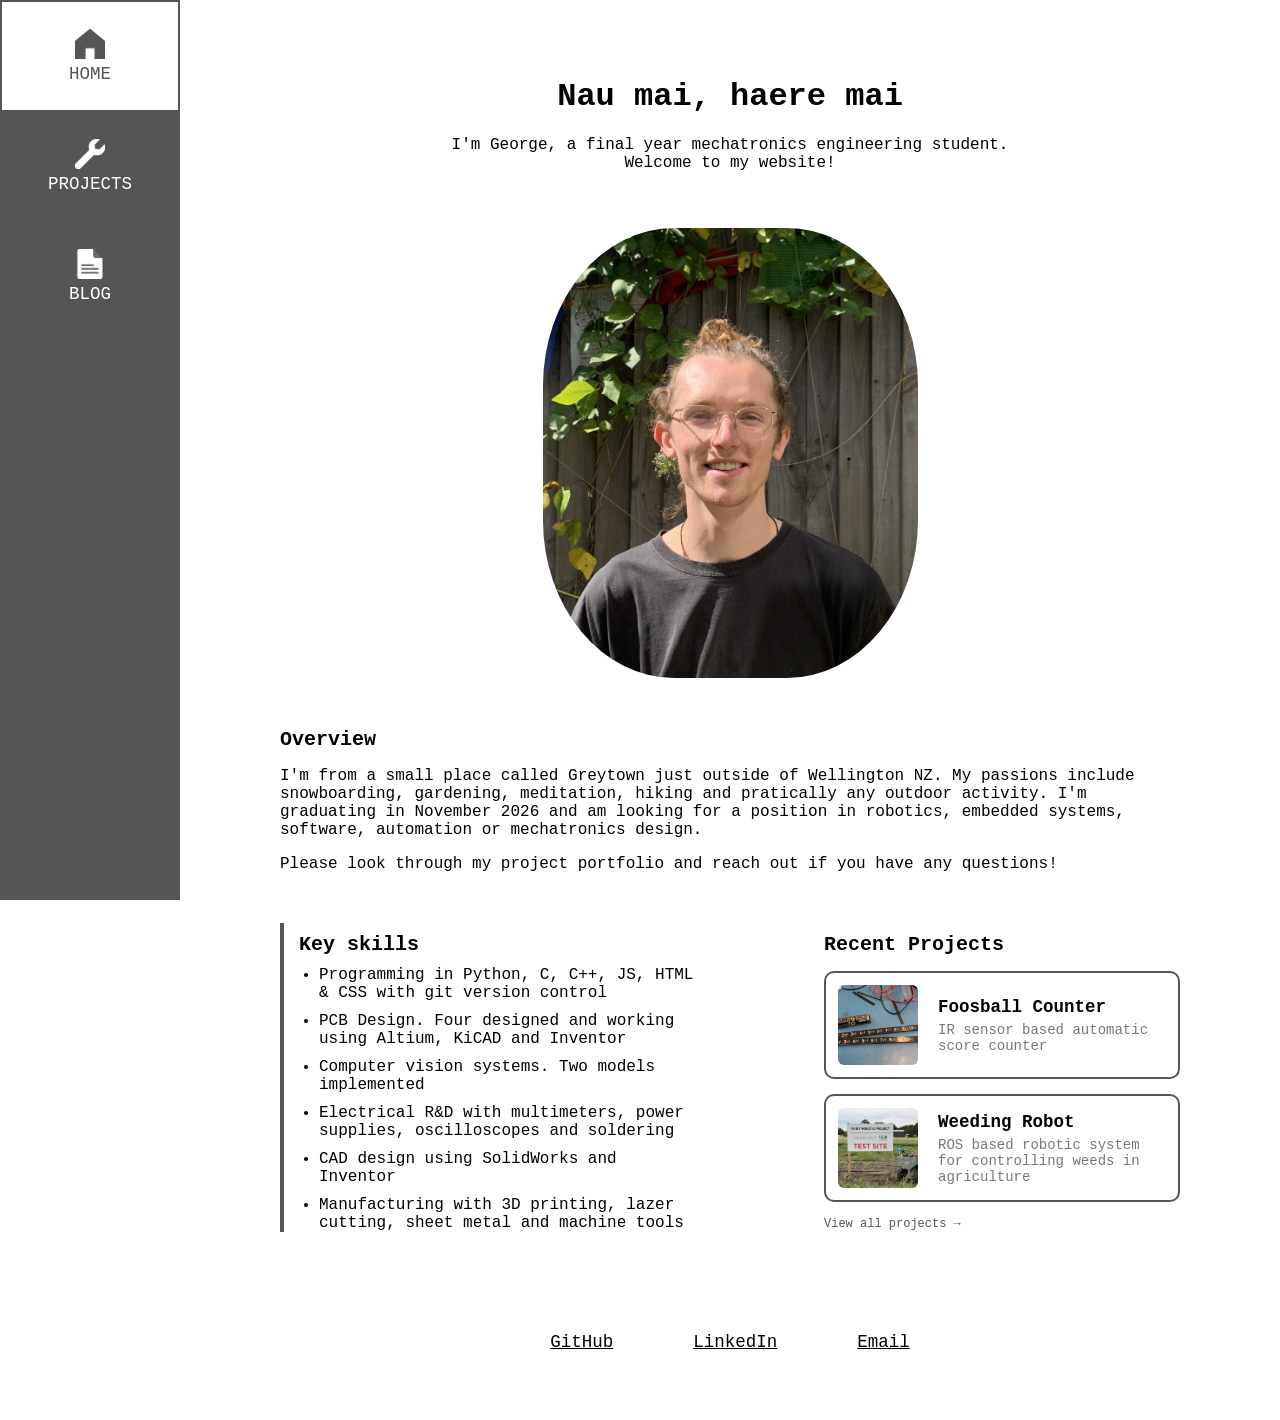
==== index.html @ dd925900 "changed home.html to index" ====
<!--
Author:     George Adams
Date:       27.02.2026
Message:    Why hello there! 
-->

<html>

<head>
    <title>George Adams</title>
    <link rel="stylesheet" href="styles.css">
    
</head>

<body>
    <nav class="sidebar">
        <a id="home_button" class="sidebar_button light">
            <img id="home_img" class="icons" src="Photos/Home dark.png" alt="Home icon">
            HOME</a>
        <a href="projects.html" id="projects_button" class="sidebar_button dark">
            <img id="projects_img" class="icons" src="Photos/Spanner white.png" alt="Spanner icon">
            PROJECTS</a>
        <a href="blog.html" id="blog_button" class="sidebar_button dark">
            <img id="blog_img" class="icons" src="Photos/Blog white.png" alt="Blog icon">
            BLOG</a>
    </nav>

    <main>
        
        <h1>Nau mai, haere mai</h1>
        <p>I'm George, a final year mechatronics engineering student. <br>Welcome to my website!</p>
        
        <img src="Photos/profile.jpg" alt="profile" class="profile_img"></div>
        
        
        <div class="home-section">
            <h2>Overview</h2>
            <p>I'm from a small place called Greytown just outside of Wellington NZ. My passions include snowboarding, gardening, meditation, hiking and
                pratically any outdoor activity. 
                I'm graduating in November 2026 and am looking for a position in robotics,
                embedded systems, software, automation or mechatronics design.
            </p>
            <p>Please look through my project portfolio and reach out if you have any questions!</p>

        </div>


        <div class="home-bottom">
            
            <div class="home_list">
                <h2>Key skills</h2>
                <ul>
                    <li>Programming in Python, C, C++, JS, HTML & CSS with git version control</li>
                    <li>PCB Design. Four designed and working using Altium, KiCAD and Inventor</li>
                    <li>Computer vision systems. Two models implemented</li>
                    <li>Electrical R&D with multimeters, power supplies, oscilloscopes and soldering</li>
                    <li>CAD design using SolidWorks and Inventor</li>
                    <li>Manufacturing with 3D printing, lazer cutting, sheet metal and machine tools</li>
                </ul>
            </div>
            
            <div class="home-projects">
                <h2 class="noBottomMargin">Recent Projects</h2>
                <a href="projects/foosball.html" class="home-project-card">
                    <img src="Photos/foosball/cover.JPG" alt="Foosball Counter" class="home-project-img">
                    <div class="home-project-info">
                        <span class="home-project-title">Foosball Counter</span>
                        <span class="home-project-desc">IR sensor based automatic score counter</span>
                    </div>
                </a>
                <a href="projects/wars.html" class="home-project-card">
                    <img src="Photos/wars/cover.jpg" alt="Foosball Counter" class="home-project-img">
                    <div class="home-project-info">
                        <span class="home-project-title">Weeding Robot</span>
                        <span class="home-project-desc">ROS based robotic system for controlling weeds in agriculture
                        </span>
                    </div>
                </a>
                <a href="projects.html" class="home-all-projects">View all projects →</a>
            </div>
            
        </div>
        
        
        <div class="home-links">
            <a href="https://github.com/" class="home-link" target="_blank">GitHub</a>
            <a href="https://linkedin.com/" class="home-link" target="_blank">LinkedIn</a>
            <a href="mailto:george@adams.net.nz" class="home-link">Email</a>

        </div>
        

    </main>

    <script src="script.js"></script>
</body>

</html>
---- styles.css ----
/* 
Author:     George Adams
Date:       27.02.2026
Message:    Why hello there! 
*/

h1 {
    color: #000000;
    margin-top: 60px;
}

h2 {
    font-size: 20px;
    color: #000000;
    margin-top: 10px;
    margin-bottom: 10px;
}

.noBottomMargin {
    margin-bottom: 0px;
}

.bottomMargin {
    margin-bottom: 60px;
}

.smallMargin {
    margin-bottom: 20px;
}

ul {
    margin: 0;
    padding-left: 20px;
}

li + li {
    margin-top: 10px;
}

main {
    margin-left: 180px; /*leave space for sidebar*/
    padding: 10px;
    text-align: center;
    font-family:'Courier New', Courier, monospace;
}

.profile_img {
    margin-top: 40px;
    width: 375px;
    height: 450px; 
    border-radius: 35%;
    margin-bottom: 40px;
}

.home-links {
    font-size: 17.5px;
    display: flex;
    justify-content: center;
    gap: 80px;
}

.home-link {
    color:#000000;
    margin-top: 100px;
    margin-bottom: 50px;
}

.home-bottom {
    max-width: 900px;
    margin: 20px auto 0;
    display: flex;
    justify-content: space-between; /* left item to left edge, right item to right edge */
    align-items: flex-start;
    gap: 125px;
}

.home-section {
    max-width: 900px;
    margin: 0 auto 20px;
    text-align: left;
    margin-bottom: 50px;
}

.home_list {
    max-width: 400px;
    border-left: 4px solid #555555;
    padding-left: 15px;
    text-align: left;
}

.home-projects {
    display: flex;
    flex-direction: column;
    gap: 15px; /* controls spacing between all children */
    text-align: left;
}

.home-project-card {
    display: flex;
    align-items: center;
    gap: 20px;
    text-decoration: none;
    color: inherit;
    border: 2px solid #555555;
    border-radius: 10px;
    padding: 12px;
    transition: background 0.2s;
}

.home-project-card:hover { background: #f5f5f5; }

.home-project-img {
    width: 80px;
    height: 80px;
    object-fit: cover;
    border-radius: 6px;
    flex-shrink: 0;
}

.home-project-info {
    display: flex;
    flex-direction: column;
    gap: 5px;
}

.home-project-title { font-size: 17.5px; font-weight: bold; }

.home-project-desc { font-size: 14px; color: #777; }

.home-all-projects {
    font-size: 12px;
    color: #555555;
    text-decoration: none;
}

.home-all-projects:hover { color: #000; border-color: #000; }

.home-contact p {
    font-size: 15px;
    margin-bottom: 0;
}

/* Navigation bar */
.sidebar {
    display: flex;
    flex-direction: column;
    position: fixed;
    top: 0;
    left: 0;
    height: 100%;
    width: 180px;
    background-color: #555555;
    box-sizing: border-box;
}

.sidebar_button {
    /* color: #fff; */
    text-decoration: none;
    height: 12%;
    width: calc(100% - 4px);
    cursor: pointer;
    display: flex;
    flex-direction: column;
    justify-content: center;
    align-items: center;
    gap: 5px;
    /* background-color: #555555; */
    font-size: 17.5px;
    border: 2px solid #555555;
    font-family:'Courier New', Courier, monospace;
}

.sidebar_button + .sidebar_button {
    border-top: none; /* prevents doubled borders */
}

.light {
    background-color: #ffffff;
    color: #555;
}

.dark {
    background-color: #555555;
    color: #fff;
}

.hidden {
    display: none;
}

.icons {
    height: 30px;
    width: 30px;
}



/* Highlight buttons when hovering */
#page-home     .sidebar_button[href="home.html"],
#page-projects .sidebar_button[href="projects.html"],
#page-blog     .sidebar_button[href="blog.html"] {
    background-color: #ffffff;
    color: #555;
}

.sidebar_button:hover {
    background-color: #ffffff;
    color: #555;
}

#page-home     .sidebar_button[href="home.html"] .icons,
.sidebar_button[href="home.html"]:hover .icons {
    content: url("Photos/Home dark.png");
}

#page-projects .sidebar_button[href="projects.html"] .icons,
.sidebar_button[href="projects.html"]:hover .icons {
    content: url("Photos/Spanner dark.png");
}

/* Duplicate for files in /Projects folder */
#page-blog     .sidebar_button[href="blog.html"] .icons,
.sidebar_button[href="blog.html"]:hover .icons {
    content: url("Photos/Blog dark.png");
}

#page-home     .sidebar_button[href="../home.html"] .icons,
.sidebar_button[href="../home.html"]:hover .icons {
    content: url("../Photos/Home dark.png");
}

#page-projects .sidebar_button[href="../projects.html"] .icons,
.sidebar_button[href="../projects.html"]:hover .icons {
    content: url("../Photos/Spanner dark.png");
}

#page-blog     .sidebar_button[href="../blog.html"] .icons,
.sidebar_button[href="../blog.html"]:hover .icons {
    content: url("../Photos/Blog dark.png");
}



/* Project buttons */

.grid {
    display: grid;
    grid-template-columns: repeat(4, 1fr);
    gap: 50px;
    max-width: 1000px;
    margin: 0 auto;
    justify-items: center;
    /* width: fit-content; */
  }

.project_button {
    width: 200px;
    height: 200px;
    border-radius: 15px;
    border: 5px solid #555555;
    overflow: hidden;
    cursor: pointer;
    position: relative;
    padding: 0;
    background: #555555;
}

.project_button:hover { 
    transform: scale(1.02);
}

.project_button .img {
    width: 100%;
    height:80%;
    object-fit: contain;
    display: block;
    position:absolute;
    top: 0;
    left: 0;
}

.project_button .label {
    position: absolute;
    bottom: 0; left: 0; right: 0;
    background: #555555;
    color: #fff;
    font-size: 17.5px;
    padding: 10px 6px;
    text-align: center;
    font-family:'Courier New', Courier, monospace;
}



/* Project */
/* Project entry page */
.project-entry {
    text-align: left;
    max-width: 900px;
    margin: 30px auto 0;
    padding: 0 20px;
}

.project-dates {
    display: flex;
    gap: 40px;
    border-left: 4px solid #000000;
    padding-left: 15px;
    margin-top: 20px;
    margin-bottom: 20px;
    font-size: 15px;
}

.project-overview {
    display: flex;
    gap: 40px;
    align-items: flex-start;
    margin-bottom: 10px;
}

.project-text {
    flex: 1;
}

.project-img-wrap {
    display: flex;
    flex-direction: column;
    
    align-items: center;
    flex-shrink: 0;
}

.project-img {
    width: 280px;
    height: 200px;
    object-fit: cover;
    border-radius: 10px;
    border: 3px solid #555555;
}

.project-img-caption {
    font-size: 12px;
    color: #888;
    margin-top: 6px;
}


.list {
    max-width: 350px;
    border-left: 4px solid #555555;
    padding-left: 15px;
    text-align: left;
    margin-bottom: 100px;
}



/* Carousel */
.carousel {
    position: relative;
    display: flex;
    flex-direction: column;
    align-items: center;
    margin-bottom: 40px;
}

.carousel-window {
    position: relative;
    width: 70%;
    overflow: hidden;
    border-radius: 10px;
    border: 2px solid #555555;
    background-color: #555555;
    margin-top: 25px;
}

.carousel-track {
    display: flex;
    transition: transform 0.4s ease;
}

.carousel-img {
    min-width: 100%;
    height: 500px;
    object-fit: contain;
    display: block;
}

.carousel-arrow {
    position: absolute;
    top: 37.5%;
    background: none;
    color: #555555;
    border: none;
    font-size: 80px;
    width: 45px;
    height: 45px;
    /* border-radius: 50%; */
    cursor: pointer;
}

.carousel-arrow:hover { color: #999999; }
.carousel-arrow.left  { left: 10px; }
.carousel-arrow.right { right: 10px; }

.carousel-dots {
    display: flex;
    gap: 8px;
    margin-top: 12px;
    margin-bottom: 25px;
}

.dot {
    width: 10px;
    height: 10px;
    border-radius: 50%;
    background: #ccc;
    cursor: pointer;
    /* transition: background 0.2s; */
}

.dot.active { background: #555555; }

.carousel-caption {
    position: absolute;
    bottom: 0; left: 0; right: 0;
    background: rgba(0,0,0,0.5);
    color: #fff;
    font-size: 14px;
    font-family: 'Courier New', Courier, monospace;
    padding: 8px 14px;
    text-align: center;
}
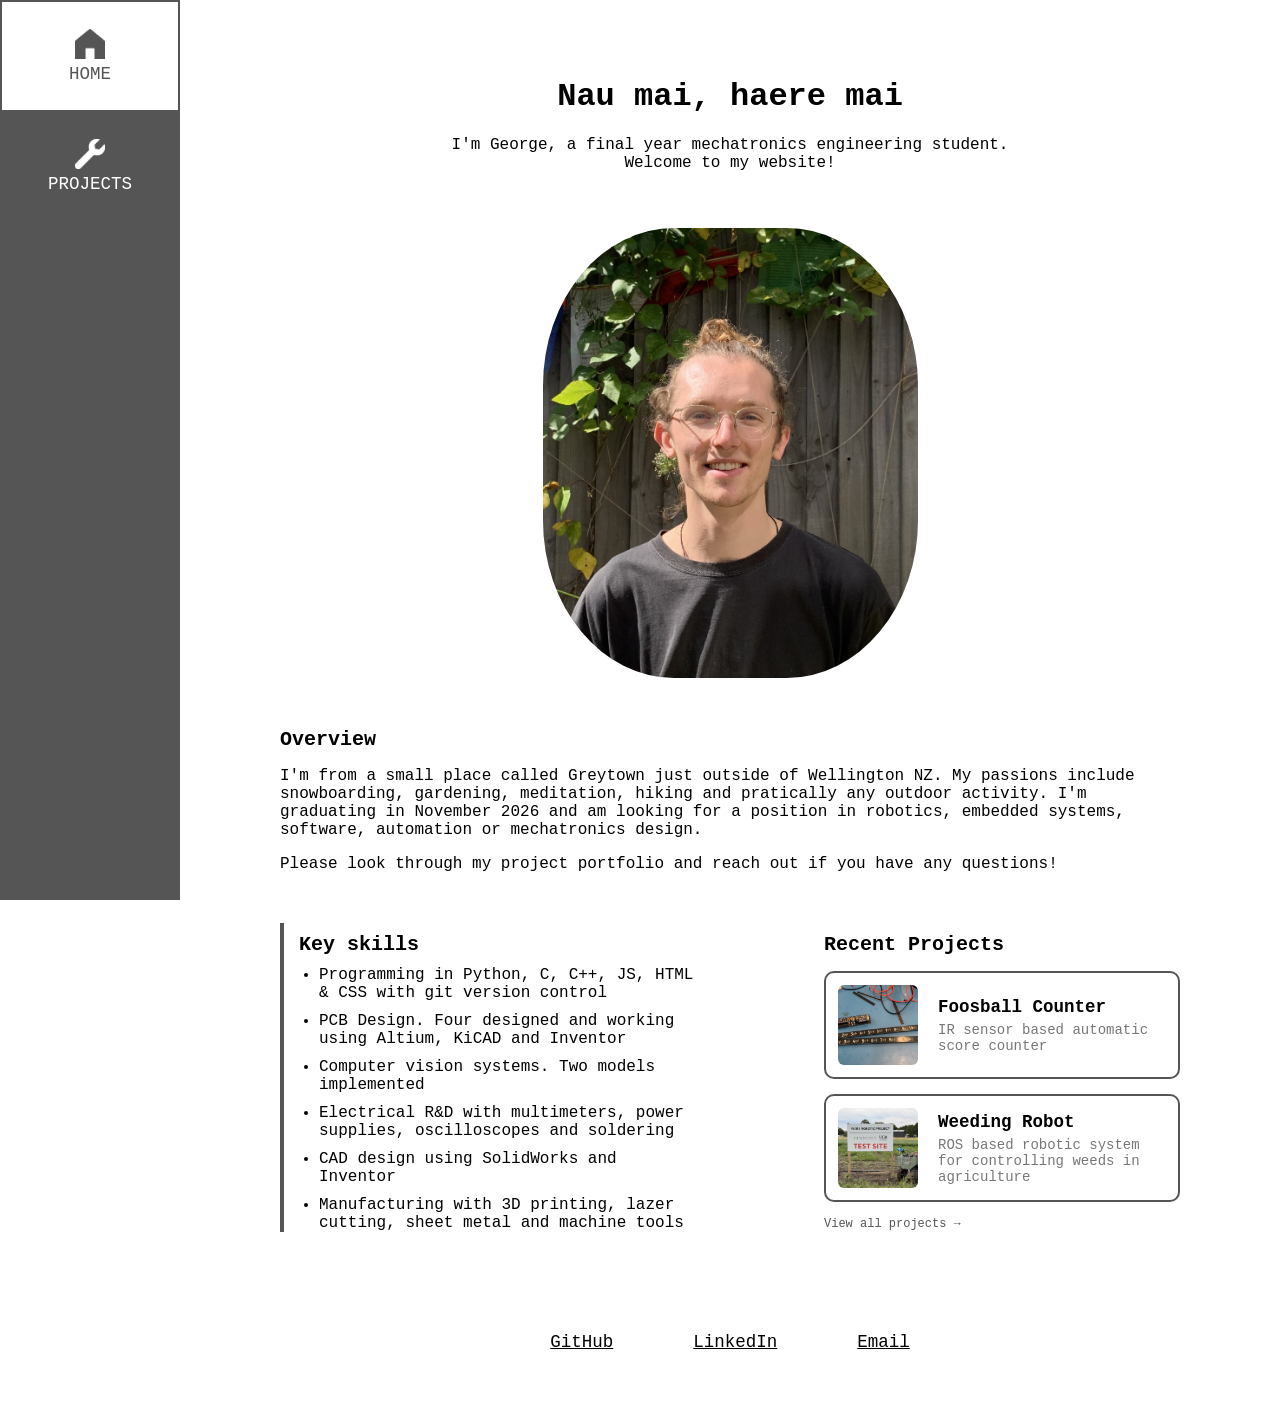
==== commit 326be967: "removed blog" ====
--- a/index.html
+++ b/index.html
@@ -20,9 +20,9 @@
         <a href="projects.html" id="projects_button" class="sidebar_button dark">
             <img id="projects_img" class="icons" src="Photos/Spanner white.png" alt="Spanner icon">
             PROJECTS</a>
-        <a href="blog.html" id="blog_button" class="sidebar_button dark">
+        <!-- <a href="blog.html" id="blog_button" class="sidebar_button dark">
             <img id="blog_img" class="icons" src="Photos/Blog white.png" alt="Blog icon">
-            BLOG</a>
+            BLOG</a> -->
     </nav>
 
     <main>
@@ -61,14 +61,14 @@
             
             <div class="home-projects">
                 <h2 class="noBottomMargin">Recent Projects</h2>
-                <a href="projects/foosball.html" class="home-project-card">
+                <a href="Projects/foosball.html" class="home-project-card">
                     <img src="Photos/foosball/cover.JPG" alt="Foosball Counter" class="home-project-img">
                     <div class="home-project-info">
                         <span class="home-project-title">Foosball Counter</span>
                         <span class="home-project-desc">IR sensor based automatic score counter</span>
                     </div>
                 </a>
-                <a href="projects/wars.html" class="home-project-card">
+                <a href="Projects/wars.html" class="home-project-card">
                     <img src="Photos/wars/cover.jpg" alt="Foosball Counter" class="home-project-img">
                     <div class="home-project-info">
                         <span class="home-project-title">Weeding Robot</span>
--- a/styles.css
+++ b/styles.css
@@ -196,7 +196,7 @@
 
 
 /* Highlight buttons when hovering */
-#page-home     .sidebar_button[href="home.html"],
+#page-home     .sidebar_button[href="index.html"],
 #page-projects .sidebar_button[href="projects.html"],
 #page-blog     .sidebar_button[href="blog.html"] {
     background-color: #ffffff;
@@ -208,8 +208,8 @@
     color: #555;
 }
 
-#page-home     .sidebar_button[href="home.html"] .icons,
-.sidebar_button[href="home.html"]:hover .icons {
+#page-home     .sidebar_button[href="index.html"] .icons,
+.sidebar_button[href="index.html"]:hover .icons {
     content: url("Photos/Home dark.png");
 }
 
@@ -224,8 +224,8 @@
     content: url("Photos/Blog dark.png");
 }
 
-#page-home     .sidebar_button[href="../home.html"] .icons,
-.sidebar_button[href="../home.html"]:hover .icons {
+#page-home     .sidebar_button[href="../index.html"] .icons,
+.sidebar_button[href="../index.html"]:hover .icons {
     content: url("../Photos/Home dark.png");
 }
 
